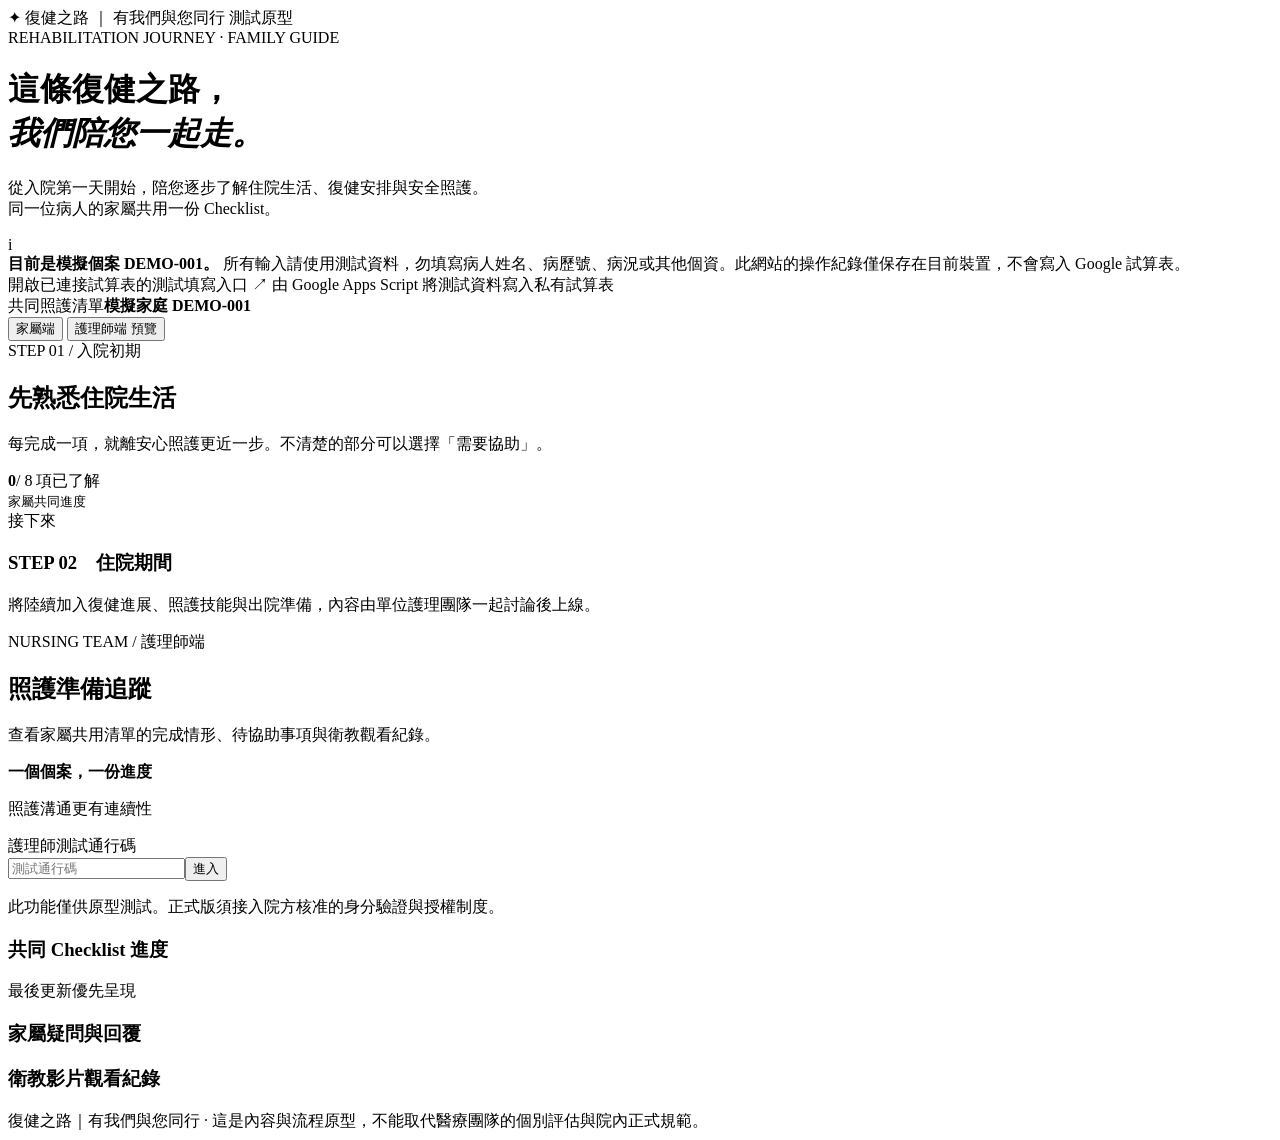
==== index.html @ 0882af33 "Add rehabilitation journey prototype: index.html" ====
<!doctype html>
<html lang="zh-Hant">
<head>
  <meta charset="utf-8" />
  <meta name="viewport" content="width=device-width, initial-scale=1" />
  <meta name="theme-color" content="#edf5fb" />
  <meta name="description" content="復健之路｜有我們與您同行：陪伴家屬一步步熟悉住院及復健生活。" />
  <title>復健之路｜有我們與您同行</title>
  <link rel="stylesheet" href="styles.css" />
</head>
<body>
  <div class="topline"><span class="brand-mark">✦</span> 復健之路 <span class="topline-divider">｜</span> 有我們與您同行 <span class="demo-tag">測試原型</span></div>
  <main class="shell">
    <header class="hero">
      <div class="hero-copy">
        <div class="eyebrow">REHABILITATION JOURNEY · FAMILY GUIDE</div>
        <h1>這條復健之路，<br /><em>我們陪您一起走。</em></h1>
        <p>從入院第一天開始，陪您逐步了解住院生活、復健安排與安全照護。<br class="desktop" />同一位病人的家屬共用一份 Checklist。</p>
      </div>
      <div class="hero-art" aria-hidden="true"><div class="sun"></div><div class="path p1"></div><div class="path p2"></div><div class="path p3"></div><div class="dot d1"></div><div class="dot d2"></div><div class="dot d3"></div></div>
    </header>

    <section class="demo-banner" aria-live="polite">
      <span class="demo-circle">i</span>
      <div><strong>目前是模擬個案 DEMO-001。</strong> 所有輸入請使用測試資料，勿填寫病人姓名、病歷號、病況或其他個資。<span id="mode-note">此網站的操作紀錄僅保存在目前裝置，不會寫入 Google 試算表。</span></div>
    </section>
    <a id="gas-entry" class="connected-entry hidden" target="_blank" rel="noopener noreferrer">開啟已連接試算表的測試填寫入口 ↗ <span>由 Google Apps Script 將測試資料寫入私有試算表</span></a>

    <section class="patient-bar" aria-label="目前個案與功能選擇">
      <div><span class="small-muted">共同照護清單</span><strong>模擬家庭 <span class="light-code">DEMO-001</span></strong></div>
      <div class="role-switch" role="tablist" aria-label="選擇使用者介面">
        <button type="button" class="role-tab active" role="tab" aria-selected="true" id="family-tab" data-role="family">家屬端</button>
        <button type="button" class="role-tab" role="tab" aria-selected="false" id="nurse-tab" data-role="nurse">護理師端 <span class="trial">預覽</span></button>
      </div>
    </section>

    <div id="feedback" class="feedback" role="status" aria-live="polite"></div>

    <section id="family-view">
      <div class="section-intro">
        <div><div class="eyebrow blue">STEP 01 / 入院初期</div><h2>先熟悉住院生活</h2><p>每完成一項，就離安心照護更近一步。不清楚的部分可以選擇「需要協助」。</p></div>
        <div class="progress-card"><div class="progress-numbers"><strong id="progress-count">0</strong><span>/ 8 項已了解</span></div><div class="progress-track"><div id="progress-fill"></div></div><small>家屬共同進度</small></div>
      </div>
      <div id="module-grid" class="module-grid"></div>
      <div class="next-section"><span>接下來</span><h3>STEP 02　住院期間</h3><p>將陸續加入復健進展、照護技能與出院準備，內容由單位護理團隊一起討論後上線。</p></div>
    </section>

    <section id="nurse-view" class="hidden">
      <div class="section-intro"><div><div class="eyebrow blue">NURSING TEAM / 護理師端</div><h2>照護準備追蹤</h2><p>查看家屬共用清單的完成情形、待協助事項與衛教觀看紀錄。</p></div><div class="progress-card"><strong class="nurse-heading">一個個案，一份進度</strong><p>照護溝通更有連續性</p></div></div>
      <div id="nurse-guard" class="nurse-guard hidden"><label for="nurse-key">護理師測試通行碼</label><div class="inline-form"><input id="nurse-key" type="password" autocomplete="off" placeholder="測試通行碼" /><button id="nurse-unlock" class="primary-btn">進入</button></div><p>此功能僅供原型測試。正式版須接入院方核准的身分驗證與授權制度。</p></div>
      <div id="nurse-dashboard">
        <div id="nurse-stats" class="stat-grid"></div>
        <div class="panel"><div class="panel-heading"><h3>共同 Checklist 進度</h3><span>最後更新優先呈現</span></div><div id="nurse-checklist" class="nurse-list"></div></div>
        <div class="two-col"><div class="panel"><div class="panel-heading"><h3>家屬疑問與回覆</h3></div><div id="nurse-questions"></div></div><div class="panel"><div class="panel-heading"><h3>衛教影片觀看紀錄</h3></div><div id="nurse-videos"></div></div></div>
      </div>
    </section>

    <footer>復健之路｜有我們與您同行 <span>·</span> 這是內容與流程原型，不能取代醫療團隊的個別評估與院內正式規範。</footer>
  </main>

  <dialog id="video-dialog" class="app-dialog">
    <form id="video-form"><button type="button" class="dialog-close" aria-label="關閉" data-close-dialog="video-dialog">×</button><div class="eyebrow blue">衛教影片觀看登記</div><h3>請先留下觀看者稱呼</h3><p class="subtext">僅需簡單稱呼與關係，不需輸入真實姓名。系統分別記錄「開啟」及「自述已看完」。</p><label for="viewer">觀看者稱呼</label><input id="viewer" required maxlength="20" placeholder="例如：王先生、陳小姐" /><label for="relation">與病人的關係</label><select id="relation" required><option value="">請選擇</option><option>父子</option><option>父女</option><option>母子</option><option>母女</option><option>夫妻</option><option>祖孫</option><option>其他家屬</option><option>主要照顧者</option></select><button type="submit" class="primary-btn full">記錄並開啟影片</button><p class="hint">衛教影片連結尚待單位提供。現階段只會示範登記流程。</p></form>
    <div id="video-after" class="hidden"><h3>已登記觀看</h3><p class="subtext">請先確實觀看衛教影片，再點選下方按鈕。這是觀看者自行確認，並非影片播放完成的自動證明。</p><button id="video-complete" type="button" class="primary-btn full">我已看完影片</button></div>
  </dialog>
  <script src="app.js" defer></script>
</body>
</html>
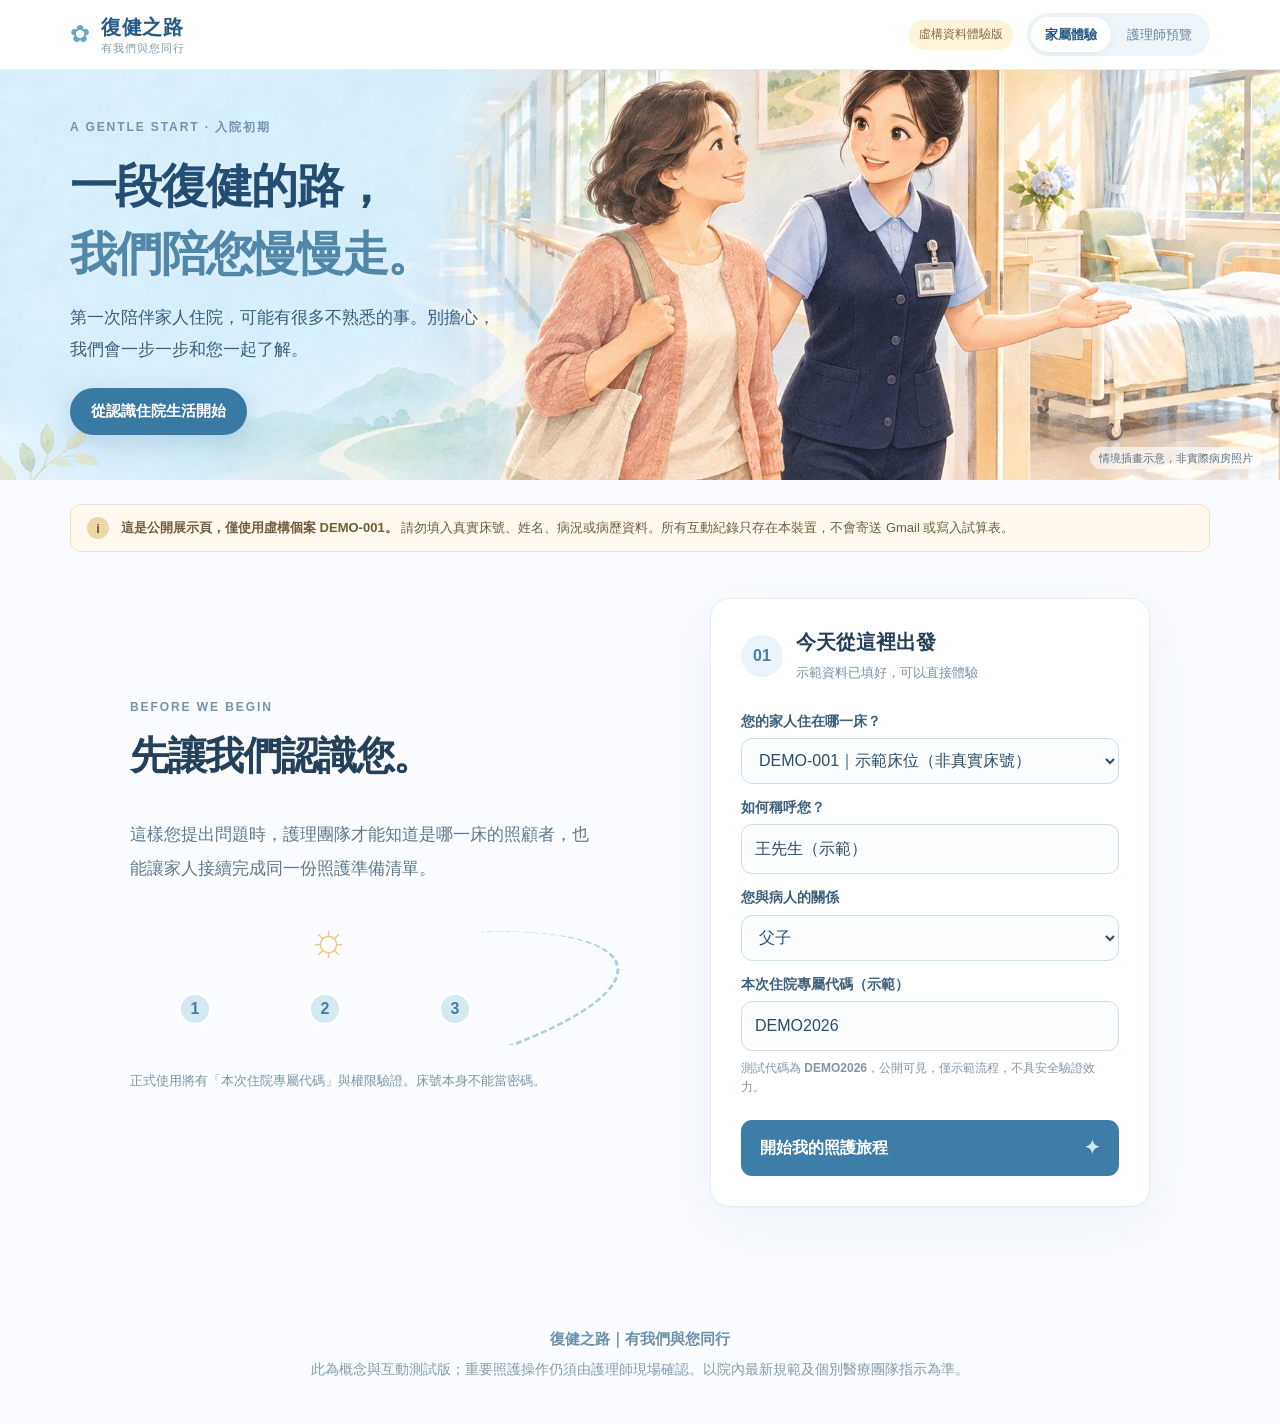
==== commit da725445: "Build V2 family journey with clinical educator illustration and demo access flow" ====
--- a/index.html
+++ b/index.html
@@ -1,67 +1,48 @@
 <!doctype html>
 <html lang="zh-Hant">
 <head>
-  <meta charset="utf-8" />
-  <meta name="viewport" content="width=device-width, initial-scale=1" />
-  <meta name="theme-color" content="#edf5fb" />
-  <meta name="description" content="復健之路｜有我們與您同行：陪伴家屬一步步熟悉住院及復健生活。" />
+  <meta charset="utf-8">
+  <meta name="viewport" content="width=device-width, initial-scale=1">
+  <meta name="theme-color" content="#e8f4fb">
+  <meta name="description" content="復健之路｜有我們與您同行。透過插畫、情境互動與共同 Checklist，陪家屬熟悉住院與復健生活。">
   <title>復健之路｜有我們與您同行</title>
-  <link rel="stylesheet" href="styles.css" />
+  <link rel="stylesheet" href="styles.css?v=2">
 </head>
 <body>
-  <div class="topline"><span class="brand-mark">✦</span> 復健之路 <span class="topline-divider">｜</span> 有我們與您同行 <span class="demo-tag">測試原型</span></div>
-  <main class="shell">
-    <header class="hero">
-      <div class="hero-copy">
-        <div class="eyebrow">REHABILITATION JOURNEY · FAMILY GUIDE</div>
-        <h1>這條復健之路，<br /><em>我們陪您一起走。</em></h1>
-        <p>從入院第一天開始，陪您逐步了解住院生活、復健安排與安全照護。<br class="desktop" />同一位病人的家屬共用一份 Checklist。</p>
-      </div>
-      <div class="hero-art" aria-hidden="true"><div class="sun"></div><div class="path p1"></div><div class="path p2"></div><div class="path p3"></div><div class="dot d1"></div><div class="dot d2"></div><div class="dot d3"></div></div>
+  <div class="topbar"><div class="topbar-inner">
+    <a class="wordmark" href="#top" aria-label="復健之路，回到首頁"><span class="wordmark-flower" aria-hidden="true">✿</span><span>復健之路<small>有我們與您同行</small></span></a>
+    <div class="topbar-right"><span class="prototype-pill">虛構資料體驗版</span><div class="role-switch" role="tablist" aria-label="選擇使用者介面"><button type="button" class="role-tab active" role="tab" aria-selected="true" data-role="family">家屬體驗</button><button type="button" class="role-tab" role="tab" aria-selected="false" data-role="nurse">護理師預覽</button></div></div>
+  </div></div>
+  <main id="top">
+    <header class="hero" aria-labelledby="hero-heading">
+      <div class="hero-inner"><div class="hero-copy"><span class="overline">A GENTLE START · 入院初期</span><h1 id="hero-heading">一段復健的路，<br><em>我們陪您慢慢走。</em></h1><p>第一次陪伴家人住院，可能有很多不熟悉的事。別擔心，我們會一步一步和您一起了解。</p><a href="#begin" class="hero-link">從認識住院生活開始</a></div></div>
+      <span class="hero-credit">情境插畫示意，非實際病房照片</span>
     </header>
+    <div class="site-frame">
+      <aside class="safety-note" aria-label="測試版本說明"><span class="note-symbol" aria-hidden="true">i</span><div><strong>這是公開展示頁，僅使用虛構個案 DEMO-001。</strong> 請勿填入真實床號、姓名、病況或病歷資料。<span id="mode-note">所有互動紀錄只存在本裝置，不會寄送 Gmail 或寫入試算表。</span></div></aside>
+      <a id="gas-entry" class="connected-entry hidden" target="_blank" rel="noopener noreferrer">另開 Google Apps Script 測試填寫入口</a>
+      <p id="feedback" class="feedback" role="status" aria-live="polite"></p>
 
-    <section class="demo-banner" aria-live="polite">
-      <span class="demo-circle">i</span>
-      <div><strong>目前是模擬個案 DEMO-001。</strong> 所有輸入請使用測試資料，勿填寫病人姓名、病歷號、病況或其他個資。<span id="mode-note">此網站的操作紀錄僅保存在目前裝置，不會寫入 Google 試算表。</span></div>
-    </section>
-    <a id="gas-entry" class="connected-entry hidden" target="_blank" rel="noopener noreferrer">開啟已連接試算表的測試填寫入口 ↗ <span>由 Google Apps Script 將測試資料寫入私有試算表</span></a>
+      <section id="family-view" aria-label="家屬互動體驗">
+        <section id="begin" class="welcome" aria-labelledby="welcome-title">
+          <div id="welcome-panel" class="welcome-layout">
+            <div class="welcome-story"><div class="eyebrow">BEFORE WE BEGIN</div><h2 id="welcome-title">先讓我們認識您。</h2><p>這樣您提出問題時，護理團隊才能知道是哪一床的照顧者，也能讓家人接續完成同一份照護準備清單。</p><div class="welcome-illustration" aria-hidden="true"><span>☼</span><div class="path-line"></div><div class="path-stop"><i>1</i><i>2</i><i>3</i></div></div><p class="welcome-tiny">正式使用將有「本次住院專屬代碼」與權限驗證。床號本身不能當密碼。</p></div>
+            <form id="entry-form" class="entry-form"><div class="form-top"><span class="form-top-mark" aria-hidden="true">01</span><div><strong>今天從這裡出發</strong><small>示範資料已填好，可以直接體驗</small></div></div><label for="demo-bed">您的家人住在哪一床？</label><select id="demo-bed" required><option value="DEMO-001">DEMO-001｜示範床位（非真實床號）</option></select><label for="family-alias">如何稱呼您？</label><input id="family-alias" maxlength="20" autocomplete="off" required value="王先生（示範）" placeholder="例如：王先生（示範）"><label for="family-relation">您與病人的關係</label><select id="family-relation" required><option value="">請選擇</option><option selected>父子</option><option>父女</option><option>母子</option><option>母女</option><option>夫妻</option><option>祖孫</option><option>其他家屬</option><option>主要照顧者</option></select><label for="admission-code">本次住院專屬代碼（示範）</label><input id="admission-code" maxlength="20" autocomplete="off" required value="DEMO2026" placeholder="請輸入測試代碼 DEMO2026"><div class="form-help">測試代碼為 <strong>DEMO2026</strong>，公開可見，僅示範流程，不具安全驗證效力。</div><button type="submit" class="primary-btn start-btn">開始我的照護旅程 <span aria-hidden="true">✦</span></button></form>
+          </div>
+          <div id="journey-app" class="hidden">
+            <div class="journey-heading"><div><div class="eyebrow">WELCOME TO YOUR JOURNEY</div><h2>今天，我們先了解這幾件事。</h2><p id="family-greeting">慢慢來，不需要一次看完。</p></div><div class="journey-meta"><div class="progress-ring" id="progress-ring" aria-label="共同 Checklist 完成度"><span id="progress-count">0</span><small>/8</small></div><div class="meta-copy"><strong>共同照護清單</strong><span id="identity-note">DEMO-001 示範床位</span><button id="change-family" class="text-link" type="button">換一位照顧者體驗</button></div></div></div>
+            <section class="today-section" aria-labelledby="today-title"><div class="section-label"><span>YOUR FIRST STEPS</span><h3 id="today-title">先從這三站開始</h3></div><div id="today-list" class="today-list"></div></section>
+            <div class="content-split"><section class="experience" aria-label="衛教互動內容"><div id="chapter-workspace"></div></section><aside class="journey-side" aria-label="入院初期其他主題"><div class="side-heading"><span class="side-eyebrow">THE FULL JOURNEY</span><h3>想先了解哪一件事？</h3><p>選一站慢慢看，照自己的步調完成。</p></div><div id="chapter-list" class="chapter-list"></div><div class="side-foot"><span aria-hidden="true">♡</span> 需要幫忙時，隨時可以向護理站詢問。</div></aside></div>
+            <section class="future-path"><div><span class="eyebrow">COMING NEXT</span><h3>接下來，還有住院期間的照護旅程。</h3><p>復健進展、照護技能與出院準備，會在單位確認內容後逐步加入。</p></div><div class="future-stamp" aria-hidden="true">下一站<br><span>02</span></div></section>
+          </div>
+        </section>
+      </section>
 
-    <section class="patient-bar" aria-label="目前個案與功能選擇">
-      <div><span class="small-muted">共同照護清單</span><strong>模擬家庭 <span class="light-code">DEMO-001</span></strong></div>
-      <div class="role-switch" role="tablist" aria-label="選擇使用者介面">
-        <button type="button" class="role-tab active" role="tab" aria-selected="true" id="family-tab" data-role="family">家屬端</button>
-        <button type="button" class="role-tab" role="tab" aria-selected="false" id="nurse-tab" data-role="nurse">護理師端 <span class="trial">預覽</span></button>
-      </div>
-    </section>
-
-    <div id="feedback" class="feedback" role="status" aria-live="polite"></div>
-
-    <section id="family-view">
-      <div class="section-intro">
-        <div><div class="eyebrow blue">STEP 01 / 入院初期</div><h2>先熟悉住院生活</h2><p>每完成一項，就離安心照護更近一步。不清楚的部分可以選擇「需要協助」。</p></div>
-        <div class="progress-card"><div class="progress-numbers"><strong id="progress-count">0</strong><span>/ 8 項已了解</span></div><div class="progress-track"><div id="progress-fill"></div></div><small>家屬共同進度</small></div>
-      </div>
-      <div id="module-grid" class="module-grid"></div>
-      <div class="next-section"><span>接下來</span><h3>STEP 02　住院期間</h3><p>將陸續加入復健進展、照護技能與出院準備，內容由單位護理團隊一起討論後上線。</p></div>
-    </section>
-
-    <section id="nurse-view" class="hidden">
-      <div class="section-intro"><div><div class="eyebrow blue">NURSING TEAM / 護理師端</div><h2>照護準備追蹤</h2><p>查看家屬共用清單的完成情形、待協助事項與衛教觀看紀錄。</p></div><div class="progress-card"><strong class="nurse-heading">一個個案，一份進度</strong><p>照護溝通更有連續性</p></div></div>
-      <div id="nurse-guard" class="nurse-guard hidden"><label for="nurse-key">護理師測試通行碼</label><div class="inline-form"><input id="nurse-key" type="password" autocomplete="off" placeholder="測試通行碼" /><button id="nurse-unlock" class="primary-btn">進入</button></div><p>此功能僅供原型測試。正式版須接入院方核准的身分驗證與授權制度。</p></div>
-      <div id="nurse-dashboard">
-        <div id="nurse-stats" class="stat-grid"></div>
-        <div class="panel"><div class="panel-heading"><h3>共同 Checklist 進度</h3><span>最後更新優先呈現</span></div><div id="nurse-checklist" class="nurse-list"></div></div>
-        <div class="two-col"><div class="panel"><div class="panel-heading"><h3>家屬疑問與回覆</h3></div><div id="nurse-questions"></div></div><div class="panel"><div class="panel-heading"><h3>衛教影片觀看紀錄</h3></div><div id="nurse-videos"></div></div></div>
-      </div>
-    </section>
-
-    <footer>復健之路｜有我們與您同行 <span>·</span> 這是內容與流程原型，不能取代醫療團隊的個別評估與院內正式規範。</footer>
+      <section id="nurse-view" class="hidden" aria-label="護理師預覽畫面"><div class="nurse-intro"><span class="eyebrow">FOR THE NURSING TEAM</span><h2>照護準備追蹤</h2><p>目前僅是 DEMO-001 的公開測試畫面，不含真實病人資料；正式護理師端需院方核准的登入驗證。</p></div><div class="nurse-patient"><strong>DEMO-001｜示範床位</strong><span>同一位病人，共用一份 Checklist</span></div><div id="nurse-stats" class="stat-grid"></div><div class="nurse-panel"><h3>共同 Checklist 進度</h3><div id="nurse-checklist" class="nurse-list"></div></div><div class="nurse-pair"><div class="nurse-panel"><h3>家屬疑問 <span class="subtle">僅存在本裝置</span></h3><div id="nurse-questions"></div></div><div class="nurse-panel"><h3>衛教影片觀看紀錄</h3><div id="nurse-videos"></div></div></div></section>
+      <footer><strong>復健之路｜有我們與您同行</strong><p>此為概念與互動測試版；重要照護操作仍須由護理師現場確認。以院內最新規範及個別醫療團隊指示為準。</p></footer>
+    </div>
   </main>
-
-  <dialog id="video-dialog" class="app-dialog">
-    <form id="video-form"><button type="button" class="dialog-close" aria-label="關閉" data-close-dialog="video-dialog">×</button><div class="eyebrow blue">衛教影片觀看登記</div><h3>請先留下觀看者稱呼</h3><p class="subtext">僅需簡單稱呼與關係，不需輸入真實姓名。系統分別記錄「開啟」及「自述已看完」。</p><label for="viewer">觀看者稱呼</label><input id="viewer" required maxlength="20" placeholder="例如：王先生、陳小姐" /><label for="relation">與病人的關係</label><select id="relation" required><option value="">請選擇</option><option>父子</option><option>父女</option><option>母子</option><option>母女</option><option>夫妻</option><option>祖孫</option><option>其他家屬</option><option>主要照顧者</option></select><button type="submit" class="primary-btn full">記錄並開啟影片</button><p class="hint">衛教影片連結尚待單位提供。現階段只會示範登記流程。</p></form>
-    <div id="video-after" class="hidden"><h3>已登記觀看</h3><p class="subtext">請先確實觀看衛教影片，再點選下方按鈕。這是觀看者自行確認，並非影片播放完成的自動證明。</p><button id="video-complete" type="button" class="primary-btn full">我已看完影片</button></div>
-  </dialog>
-  <script src="app.js" defer></script>
+  <dialog id="video-dialog" class="app-dialog"><form id="video-form"><button type="button" class="dialog-close" aria-label="關閉" data-close-dialog="video-dialog">×</button><span class="eyebrow">WATCHING TOGETHER</span><h3>確認這次的觀看者</h3><p class="subtext">家人可以輪替觀看。會先帶入首頁填的稱呼，也可以修改成這次實際觀看的人（僅限虛構資料測試）。</p><label for="viewer">觀看者稱呼</label><input id="viewer" required maxlength="20" placeholder="例如：王先生（示範）"><label for="relation">與病人的關係</label><select id="relation" required><option value="">請選擇</option><option>父子</option><option>父女</option><option>母子</option><option>母女</option><option>夫妻</option><option>祖孫</option><option>其他家屬</option><option>主要照顧者</option></select><button type="submit" class="primary-btn full">登記觀看者並繼續</button><p class="form-help">衛教 YouTube 連結尚待單位提供，現階段僅示範登記。</p></form><div id="video-after" class="hidden"><h3>已登記觀看</h3><p>影片確實觀看後，再點選完成。這是觀看者自行確認，並非自動驗證播放時數。</p><button id="video-complete" class="primary-btn full" type="button">我已看完影片</button></div></dialog>
+  <script src="journey-v2.js?v=2" defer></script>
 </body>
 </html>
--- a/styles.css
+++ b/styles.css
@@ -0,0 +1,83 @@
+:root{--ink:#25415a;--navy:#244b70;--blue:#4e86b1;--pale:#eaf5fb;--paper:#fff;--mist:#f7fafc;--line:#dfeaf1;--sub:#637e92;--mint:#e9f7ef;--warm:#fff4e8;--radius:17px}
+*{box-sizing:border-box}
+html{scroll-behavior:smooth}
+body{margin:0;background:#fafcff;color:var(--ink);font-family:-apple-system,BlinkMacSystemFont,"Noto Sans TC","PingFang TC","Microsoft JhengHei",sans-serif;font-size:16px;line-height:1.65}
+button,input,textarea,select{font:inherit}button{cursor:pointer}button:focus-visible,input:focus-visible,textarea:focus-visible,select:focus-visible,a:focus-visible{outline:3px solid #7ab1d9;outline-offset:3px}
+.hidden{display:none!important}.eyebrow,.overline,.side-eyebrow{font-size:12px;font-weight:800;letter-spacing:.16em;color:#7294af}
+.topbar{background:rgba(255,255,255,.98);border-bottom:1px solid #e7eef4}
+.topbar-inner{max-width:1190px;padding:13px 25px;margin:auto;display:flex;align-items:center;justify-content:space-between;gap:18px}
+.wordmark{display:flex;align-items:center;gap:10px;text-decoration:none;color:#245a83;font-weight:800;letter-spacing:.04em;font-size:20px;line-height:1.2;white-space:nowrap}
+.wordmark small{display:block;font-weight:500;letter-spacing:.1em;font-size:11px;color:#7a9cae;padding-top:3px}
+.wordmark-flower{font-size:24px;font-weight:400;color:#68a7c4}
+.topbar-right{display:flex;align-items:center;gap:14px}.prototype-pill{font-size:12px;color:#886b43;background:#fff3da;padding:5px 10px;border-radius:999px;white-space:nowrap}
+.role-switch{display:flex;background:#eef5f9;padding:4px;border-radius:999px;gap:2px}
+.role-tab{border:0;border-radius:999px;padding:7px 14px;font-size:13px;background:transparent;color:#648298;white-space:nowrap}
+.role-tab.active{color:#265c85;background:white;font-weight:800;box-shadow:0 2px 10px #cadce94f}
+.hero{height:410px;background:#e8f4fb url('assets/clinical-teacher-hero-v2.webp') center 45%/cover no-repeat;position:relative;overflow:hidden}
+.hero:after{content:"";position:absolute;inset:0;background:linear-gradient(90deg,rgba(231,244,253,.26),transparent 67%);pointer-events:none}
+.hero-inner{max-width:1190px;height:100%;margin:auto;padding:0 25px;display:flex;align-items:center;position:relative;z-index:1}
+.hero-copy{max-width:505px;padding:20px 0 23px}
+.hero h1,.welcome h2,.journey-heading h2,.nurse-intro h2{font-family:"Noto Serif TC","Songti TC","PMingLiU",serif;font-weight:700;line-height:1.45;letter-spacing:-.035em}
+.hero h1{font-size:clamp(31px,4vw,47px);margin:13px 0 13px;color:#234e73;text-shadow:0 1px 8px #e5f5fb88}
+.hero h1 em{font-style:normal;color:#5188a9}.hero p{max-width:425px;font-size:17px;line-height:1.9;color:#385f7c;margin:0 0 22px}
+.hero-link{display:inline-block;text-decoration:none;background:#397aa5;color:#fff;font-weight:750;border-radius:100px;padding:11px 21px;font-size:15px;box-shadow:0 8px 24px #548bad45}
+.hero-link:hover{background:#246990}.hero-credit{position:absolute;bottom:11px;right:18px;background:#fff9;color:#587082;font-size:11px;padding:2px 9px;border-radius:99px;z-index:2}
+.site-frame{max-width:1190px;margin:auto;padding:0 25px}
+.safety-note{display:flex;gap:12px;background:#fff9ef;border:1px solid #f1e3c9;border-radius:11px;padding:12px 16px;margin:24px 0 12px;color:#725b3d;font-size:13px}
+.safety-note strong{font-weight:800}.note-symbol{flex-shrink:0;display:grid;place-items:center;background:#edd7a6;border-radius:50%;width:22px;height:22px;color:#785a28;font-weight:800}
+.connected-entry{display:block;background:#eaf6ed;color:#366d50;border:1px solid #bcdcc9;border-radius:10px;padding:12px;text-decoration:none;font-weight:700}
+.feedback{margin:0;min-height:0}.feedback:not(:empty){background:#e9f7ef;color:#24694e;border:1px solid #c7e4d0;padding:11px 16px;border-radius:9px;margin:10px 0}
+.welcome-layout{display:grid;grid-template-columns:minmax(0,1fr) minmax(330px,440px);gap:7%;align-items:center;margin:46px auto 75px;max-width:1020px}
+.welcome-story{align-self:stretch;display:flex;flex-direction:column;justify-content:center;padding:14px 0}.welcome-story h2{font-size:39px;margin:10px 0 16px}.welcome-story>p{font-size:17px;color:#5f788d;line-height:2;max-width:460px}
+.welcome-tiny{font-size:13px!important;color:#7b95a7!important}
+.welcome-illustration{height:126px;position:relative;margin:16px 0 10px;overflow:hidden}.welcome-illustration>span{font-size:45px;color:#eec87e;position:absolute;left:35%;top:-16px}
+.path-line{width:105%;height:140px;border:3px dashed #a8d0df;border-top:0;border-left:0;border-radius:50%;transform:rotate(-11deg);position:absolute;left:-40px;top:28px}.path-stop{display:flex;justify-content:space-around;position:relative;top:73px;max-width:390px}.path-stop i{display:grid;place-items:center;background:#d3eaf3;color:#477c9e;font-style:normal;font-weight:800;width:34px;height:34px;border-radius:50%;border:3px solid #fff}
+.entry-form{background:white;border:1px solid #e4edf3;border-radius:19px;box-shadow:0 16px 50px #3c6a8a12;padding:27px 30px 30px;display:flex;flex-direction:column}
+.form-top{display:flex;align-items:center;gap:13px;padding-bottom:12px}.form-top-mark{display:grid;place-items:center;width:42px;height:42px;background:#eaf4fa;color:#4580a6;border-radius:50%;font-weight:800}.form-top strong{display:block;font-size:20px}.form-top small{font-size:13px;color:#7892a4}
+.entry-form label,.app-dialog label{font-size:14px;font-weight:800;color:#3c607b;margin:12px 0 5px}
+.entry-form input,.entry-form select,.app-dialog input,.app-dialog select{border:1px solid #cfdfe9;background:#fbfdff;color:#294d6b;border-radius:11px;padding:11px 13px;min-height:46px;width:100%;font-size:16px}
+.form-help{font-size:12px;color:#8595a5;line-height:1.6;margin-top:8px}
+.primary-btn{border:0;border-radius:11px;background:#3d7da7;color:#fff;font-weight:800;padding:12px 19px;font-size:16px}.primary-btn:hover{background:#2d6c93}.start-btn{margin-top:23px;display:flex;justify-content:space-between;align-items:center}.start-btn span{font-size:19px;color:#cee9f4}
+.journey-heading{display:flex;justify-content:space-between;align-items:center;gap:26px;margin:44px 0 30px}.journey-heading h2{margin:8px 0;font-size:34px}.journey-heading p{margin:0;color:var(--sub);font-size:16px}
+.journey-meta{display:flex;gap:16px;align-items:center;flex-shrink:0}.progress-ring{width:91px;height:91px;border-radius:50%;display:flex;justify-content:center;align-items:baseline;padding-top:25px;background:radial-gradient(closest-side,#fff 78%,transparent 80% 100%),conic-gradient(#78b4d4 var(--pct,0%),#e4eff4 0);color:#33749d}
+.progress-ring span{font-size:29px;font-weight:800;line-height:1}.progress-ring small{font-size:13px;margin-left:2px}.meta-copy{display:flex;flex-direction:column}.meta-copy strong{font-size:15px}.meta-copy>span{font-size:12px;color:#7890a0}
+.text-link{font-size:12px;padding:0;border:0;text-decoration:underline;background:none;color:#5c91b2;text-align:left;margin-top:6px}
+.today-section{margin:20px 0 38px}.section-label{display:flex;gap:13px;align-items:baseline;margin:0 0 16px}.section-label>span{font-size:11px;letter-spacing:.16em;color:#91a7b9;font-weight:800}.section-label h3{margin:0;font-size:22px}
+.today-list{display:grid;grid-template-columns:repeat(3,minmax(0,1fr));gap:14px}.today-step{text-align:left;min-height:142px;position:relative;border:0;border-bottom:3px solid #b2d3e6;background:#eef7fb;border-radius:12px 12px 6px 6px;padding:17px 18px;color:#285573;display:flex;flex-direction:column;gap:6px}
+.today-step:nth-child(2){background:#f2f7ef;border-color:#b5d9bd;color:#396850}.today-step:nth-child(3){background:#fff5ea;border-color:#e9cbad;color:#8a5c37}
+.today-step:hover,.chapter-button:hover{filter:brightness(.985);transform:translateY(-1px)}.today-step .tiny{font-size:11px;letter-spacing:.08em;font-weight:800;opacity:.75}.today-step strong{font-size:18px}.today-step .step-foot{font-size:13px;margin-top:auto;opacity:.9}
+.content-split{display:grid;grid-template-columns:minmax(0,1fr) 310px;gap:30px;align-items:start}.experience{min-width:0}.stage-panel{background:#fff;border:1px solid var(--line);border-radius:18px;overflow:hidden;box-shadow:0 14px 35px #476a8510}
+.stage-heading{padding:29px 32px 21px;display:flex;gap:16px;justify-content:space-between;background:linear-gradient(140deg,#f0f8fc,#fff)}
+.stage-heading .eyebrow{font-size:11px}.stage-heading h3{font-family:"Noto Serif TC","PMingLiU",serif;font-size:29px;margin:7px 0 3px;line-height:1.45;color:#244d6a}.stage-heading p{margin:0;color:#628094;font-size:15px}.status-badge{display:inline-flex;height:max-content;white-space:nowrap;border-radius:100px;padding:5px 11px;font-size:12px;background:#eff3f5;color:#758996;font-weight:800}
+.status-badge.done{color:#2f7a58;background:#e3f3e8}.status-badge.help{color:#996d2f;background:#fff2d9}
+.stage-body{padding:22px 31px 12px}.lead{font-size:20px;line-height:1.65;color:#2c5b7d;margin:4px 0 17px;font-weight:650}
+.micro-note{font-size:14px;color:#6e8799;line-height:1.8}.support-note{font-size:13px;background:#eef7fa;border-left:3px solid #81bad3;padding:11px 15px;border-radius:7px;color:#4b7389;margin:14px 0}
+.mini-label{font-size:12px;font-weight:800;letter-spacing:.1em;color:#7398ad;margin:0 0 12px}
+.tour-preview{position:relative;min-height:245px;background:linear-gradient(135deg,#d6ecf6 0%,#f9fbfc 58%,#f7f0e8);border-radius:13px;overflow:hidden;border:1px solid #d9e6ed;margin:12px 0 14px}
+.tour-preview:before{content:"";position:absolute;left:7%;right:7%;top:25%;height:54%;border:2px dashed #94b9cf;border-radius:43% 40% 32% 35%;transform:rotate(-7deg)}
+.tour-preview:after{content:"✦";font-size:65px;color:#d6c7a6;opacity:.35;position:absolute;right:8%;bottom:0}
+.tour-hotspot{position:absolute;z-index:1;border:1px solid #fff;background:#fffdf1;box-shadow:0 5px 16px #608ba03d;color:#35647d;border-radius:100px;padding:7px 12px;font-size:14px;font-weight:800}.tour-hotspot.active{background:#3d82ab;color:white}
+.tour-hotspot:nth-of-type(1){top:21%;left:10%}.tour-hotspot:nth-of-type(2){top:43%;right:12%}.tour-hotspot:nth-of-type(3){bottom:17%;left:25%}.tour-hotspot:nth-of-type(4){bottom:12%;right:11%}
+.tour-details{background:#f5fafc;border-radius:10px;padding:14px 17px;min-height:83px}.tour-details strong{color:#2e6d97}.tour-details p{margin:3px 0 0;color:#627e92;font-size:15px}
+.scenario-question{background:#f4f8fc;border:1px solid #e2ecf3;border-radius:13px;padding:19px 21px;margin:13px 0}.scenario-question strong{display:block;font-size:18px;margin:0 0 11px}.answer-options{display:grid;gap:10px}.answer-options button{background:white;border:1px solid #cbdce7;border-radius:10px;padding:13px 15px;text-align:left;color:#365d79;font-weight:700;font-size:16px}.answer-options button.chosen{border-color:#559ec7;background:#e5f3f9}
+.answer-feedback{padding:12px 15px;border-radius:9px;margin-top:12px;font-size:15px;background:#fff3e2;color:#825e34}.answer-feedback.correct{background:#e5f6eb;color:#2f7757}
+.quick-facts{display:grid;grid-template-columns:repeat(2,1fr);gap:11px;margin:14px 0}.fact{background:#f5f9fb;border-radius:10px;padding:16px}.fact strong{display:block;font-size:17px;color:#285e80}.fact p{font-size:14px;margin:4px 0 0;color:#6b8594}
+.schedule-grid{display:grid;grid-template-columns:repeat(2,1fr);gap:12px}.schedule-card{padding:18px;border-radius:12px;background:#eaf4fb}.schedule-card:nth-child(2){background:#f0f8f1}.schedule-card .clock{font-size:12px;color:#5b87a2;font-weight:800}.schedule-card strong{font-size:20px;display:block;margin-top:4px}.schedule-card span{font-size:14px;color:#5c7d91}
+.weekend-note{border-top:1px dashed #d4e6f0;padding-top:14px;margin-top:20px}.weekend-note strong{color:#a46b35}.weekend-note p{font-size:15px;color:#607c90;margin:5px 0}
+.keyline{display:flex;gap:13px;align-items:flex-start;border-bottom:1px solid #e9f0f4;padding:14px 0}.keyline .key-icon{font-size:22px;width:33px;flex-shrink:0}.keyline strong{display:block;font-size:16px}.keyline small{display:block;font-size:14px;color:#6e8999;margin-top:3px}
+.chapter-more{margin:20px 0 4px;padding:12px 0;border-top:1px dashed #d5e4ed}.chapter-more summary{font-weight:800;color:#4e83a4;cursor:pointer;font-size:14px}.chapter-more .full-copy{font-size:15px;color:#56758a;padding:7px 4px}.chapter-more ul{padding-left:22px}.chapter-more li{margin:7px 0}.chapter-more .detail-note{font-size:14px;background:#edf5f9;padding:12px;border-radius:8px}
+.ask-form{margin-top:19px;background:#f8fbfd;border:1px solid #e4edf3;border-radius:12px;padding:16px}.ask-form label{font-weight:800;font-size:15px;display:block;margin-bottom:7px}.ask-form textarea{resize:vertical;min-height:72px;width:100%;border:1px solid #ccdde8;border-radius:9px;background:white;padding:10px 13px;font-size:15px}.ask-form .ask-row{display:flex;justify-content:space-between;gap:13px;align-items:center;margin-top:9px}.ask-form small{font-size:12px;color:#7c93a2}.secondary-btn{background:white;border:1px solid #a6c8dc;color:#306d95;padding:9px 14px;border-radius:9px;font-weight:800;font-size:14px}.secondary-btn:hover{background:#e9f5fc}
+.stage-footer{border-top:1px solid #e6edf3;padding:18px 31px 24px;display:flex;flex-wrap:wrap;align-items:center;gap:9px}.action-btn{border:1px solid #c5dce9;color:#447fa5;padding:9px 15px;border-radius:9px;font-size:14px;background:#f7fbfd;font-weight:800}.action-btn.active{background:#deedf4;border-color:#79acd0}.action-btn.help{background:#fff4e3;border-color:#eacda7;color:#956c35}.stage-next{margin-left:auto;border:0;color:#3a779e;background:transparent;font-weight:800;font-size:14px}
+.journey-side{background:#fff;border:1px solid #e5edf2;border-radius:17px;padding:24px 20px;position:sticky;top:18px}.side-heading h3{font-size:20px;margin:7px 0 3px}.side-heading p{font-size:13px;color:#8495a3;margin:0 0 19px}
+.chapter-list{display:flex;flex-direction:column}.chapter-button{display:flex;text-align:left;align-items:center;gap:12px;background:none;border:0;border-bottom:1px solid #eef2f5;padding:11px 4px;color:#426b86}.chapter-button.selected{background:#edf7fb;border-radius:9px;color:#1b668f}.chapter-button .chapter-icon{width:32px;text-align:center;font-size:21px}.chapter-button .chapter-label{flex:1;font-size:14px;font-weight:750}.chapter-button .chapter-status{font-size:15px;color:#87ad9a}
+.side-foot{font-size:13px;color:#8da3b0;background:#f7fafb;padding:12px 10px;margin-top:21px;border-radius:8px}.side-foot span{color:#e3aaa3;font-size:20px;margin-right:5px}
+.future-path{display:flex;justify-content:space-between;align-items:center;margin:40px 0 0;border:1px dashed #b5d2e2;background:#eef6fa;border-radius:16px;padding:24px 31px;gap:15px}.future-path h3{font-size:19px;margin:6px 0}.future-path p{font-size:14px;color:#6f899b;margin:3px 0}.future-stamp{border-left:1px solid #c4d9e5;padding-left:19px;font-size:12px;text-align:center;color:#8aafc4;white-space:nowrap}.future-stamp span{font-family:Georgia,serif;font-size:35px}
+.nurse-intro{margin:48px 0 20px}.nurse-intro h2{font-size:33px;margin:6px 0}.nurse-intro p{font-size:15px;color:#6e8598;max-width:700px}.nurse-patient{display:flex;justify-content:space-between;gap:15px;align-items:center;background:#eaf5fb;border:1px solid #d5e8f4;padding:16px 20px;border-radius:12px}.nurse-patient span{font-size:13px;color:#6f91a6}
+.stat-grid{display:grid;grid-template-columns:repeat(4,1fr);gap:13px;margin:20px 0}.stat-card{background:white;border:1px solid var(--line);border-radius:12px;padding:18px}.stat-card strong{display:block;font-size:32px;color:#387ea8}.stat-card span{font-size:13px;color:#728c9c}.nurse-panel{background:white;border:1px solid var(--line);border-radius:14px;padding:21px;margin-bottom:15px}.nurse-panel h3{margin:0 0 14px;font-size:19px}.nurse-row{display:flex;gap:17px;align-items:center;justify-content:space-between;border-top:1px solid #edf1f4;padding:13px 0}.nurse-row strong{display:block;font-size:15px}.nurse-row p{margin:3px 0;color:#7792a3;font-size:13px}.nurse-row select{border:1px solid #cddfea;border-radius:7px;padding:7px;max-width:180px;background:white;color:#355e7b;font-size:13px}
+.nurse-pair{display:grid;grid-template-columns:1fr 1fr;gap:15px}.subtle{font-size:12px;color:#90a1ac;font-weight:400}.question-item,.record-item{padding:12px 0;border-top:1px solid #edf1f4;font-size:14px}.question-item .meta{font-size:12px;color:#8a9dab}.question-item p{margin:6px 0}.question-item textarea{width:100%;min-height:70px;border:1px solid #d1e1ea;border-radius:8px;padding:9px;font-size:14px}.record-item span{display:block;font-size:13px;color:#8095a3}.record-item strong{color:#365f7b}
+.app-dialog{color:var(--ink);width:min(470px,calc(100vw - 26px));border-radius:18px;padding:30px;border:1px solid #d7e8f2;box-shadow:0 22px 75px #28486355}.app-dialog::backdrop{background:#28486380}.app-dialog h3{font-size:24px;margin:9px 0}.app-dialog .subtext{font-size:14px;color:#748e9f}.app-dialog form{display:flex;flex-direction:column}.app-dialog .full{width:100%;margin-top:18px}.dialog-close{position:absolute;right:14px;top:8px;color:#648aa4;background:none;border:0;font-size:28px}
+footer{text-align:center;padding:45px 0 35px;margin-top:28px;color:#849bab;font-size:14px}footer strong{font-size:15px;color:#6b92aa}footer p{margin:7px auto;max-width:720px}
+@media(max-width:980px){.hero{background-position:63% center}.hero:after{background:linear-gradient(90deg,#e8f4fb 0%,#e8f4fbf0 40%,#e8f4fb17 85%)}.hero-copy{max-width:460px}.content-split{grid-template-columns:minmax(0,1fr) 250px;gap:17px}.journey-side{padding:18px 13px}}
+@media(max-width:760px){.hero{height:430px;background-position:62% center}.hero:after{background:linear-gradient(90deg,#e8f4fb 0%,#e8f4fbe8 45%,#e8f4fb22 100%)}.hero-copy{max-width:370px}.hero h1{font-size:35px}.hero p{font-size:16px}.welcome-layout{grid-template-columns:1fr;gap:22px;margin:30px 0}.welcome-illustration{display:none}.welcome-story{padding:0}.welcome-story h2{font-size:30px}.welcome-story p{margin:5px 0}.content-split{grid-template-columns:1fr}.journey-side{position:static;order:-1}.chapter-list{display:grid;grid-template-columns:repeat(2,1fr);gap:5px}.chapter-button{border:1px solid #edf2f6;border-radius:8px}.journey-heading{align-items:flex-start}.nurse-pair{grid-template-columns:1fr}.stat-grid{grid-template-columns:repeat(2,1fr)}}
+@media(max-width:560px){body{font-size:16px}.topbar-inner{padding:11px 13px;flex-wrap:wrap;gap:9px}.wordmark{font-size:18px}.wordmark small{font-size:10px}.topbar-right{width:100%;justify-content:space-between;gap:8px}.prototype-pill{font-size:11px}.role-tab{padding:6px 10px;font-size:12px}.hero{height:485px;background-size:auto 100%;background-position:60% center}.hero:after{background:linear-gradient(180deg,#e8f4fb 2%,#e8f4fbef 30%,#e8f4fb70 60%,transparent 100%)}.hero-inner{align-items:flex-start;padding:20px 21px}.hero-copy{padding:10px 0}.hero h1{font-size:30px;margin:10px 0}.hero p{font-size:15px;max-width:310px;line-height:1.7}.hero-link{padding:10px 17px;font-size:14px}.hero-credit{bottom:8px;right:8px}.site-frame{padding:0 14px}.safety-note{font-size:12px;padding:12px}.welcome-story h2{font-size:30px}.welcome-story>p{font-size:16px}.entry-form{padding:20px 18px}.journey-heading{display:block;margin:28px 0 22px}.journey-heading h2{font-size:28px}.journey-meta{margin-top:20px;justify-content:flex-start}.progress-ring{width:78px;height:78px;padding-top:23px}.progress-ring span{font-size:25px}.today-list{grid-template-columns:1fr;gap:9px}.today-step{min-height:105px}.section-label{display:block}.section-label h3{font-size:20px}.stage-heading{padding:21px 17px;display:block}.stage-heading h3{font-size:26px}.stage-heading .status-badge{margin-top:9px}.stage-body{padding:18px 16px}.lead{font-size:19px}.quick-facts,.schedule-grid{grid-template-columns:1fr}.stage-footer{padding:15px 16px;gap:8px}.stage-next{width:100%;text-align:right;margin-top:6px}.journey-side{padding:17px 12px}.chapter-list{grid-template-columns:1fr 1fr}.chapter-button{padding:10px 5px;gap:4px}.chapter-button .chapter-label{font-size:12px}.chapter-button .chapter-icon{width:23px;font-size:18px}.tour-preview{min-height:220px}.tour-hotspot{font-size:12px;padding:6px 9px}.nurse-patient{display:block}.nurse-patient span{display:block}.nurse-row{align-items:stretch;flex-direction:column}.nurse-row select{max-width:100%}.future-path{padding:19px}.future-stamp{display:none}.app-dialog{padding:26px 20px}}
+@media(prefers-reduced-motion:reduce){html{scroll-behavior:auto}.today-step,.chapter-button{transition:none}}
